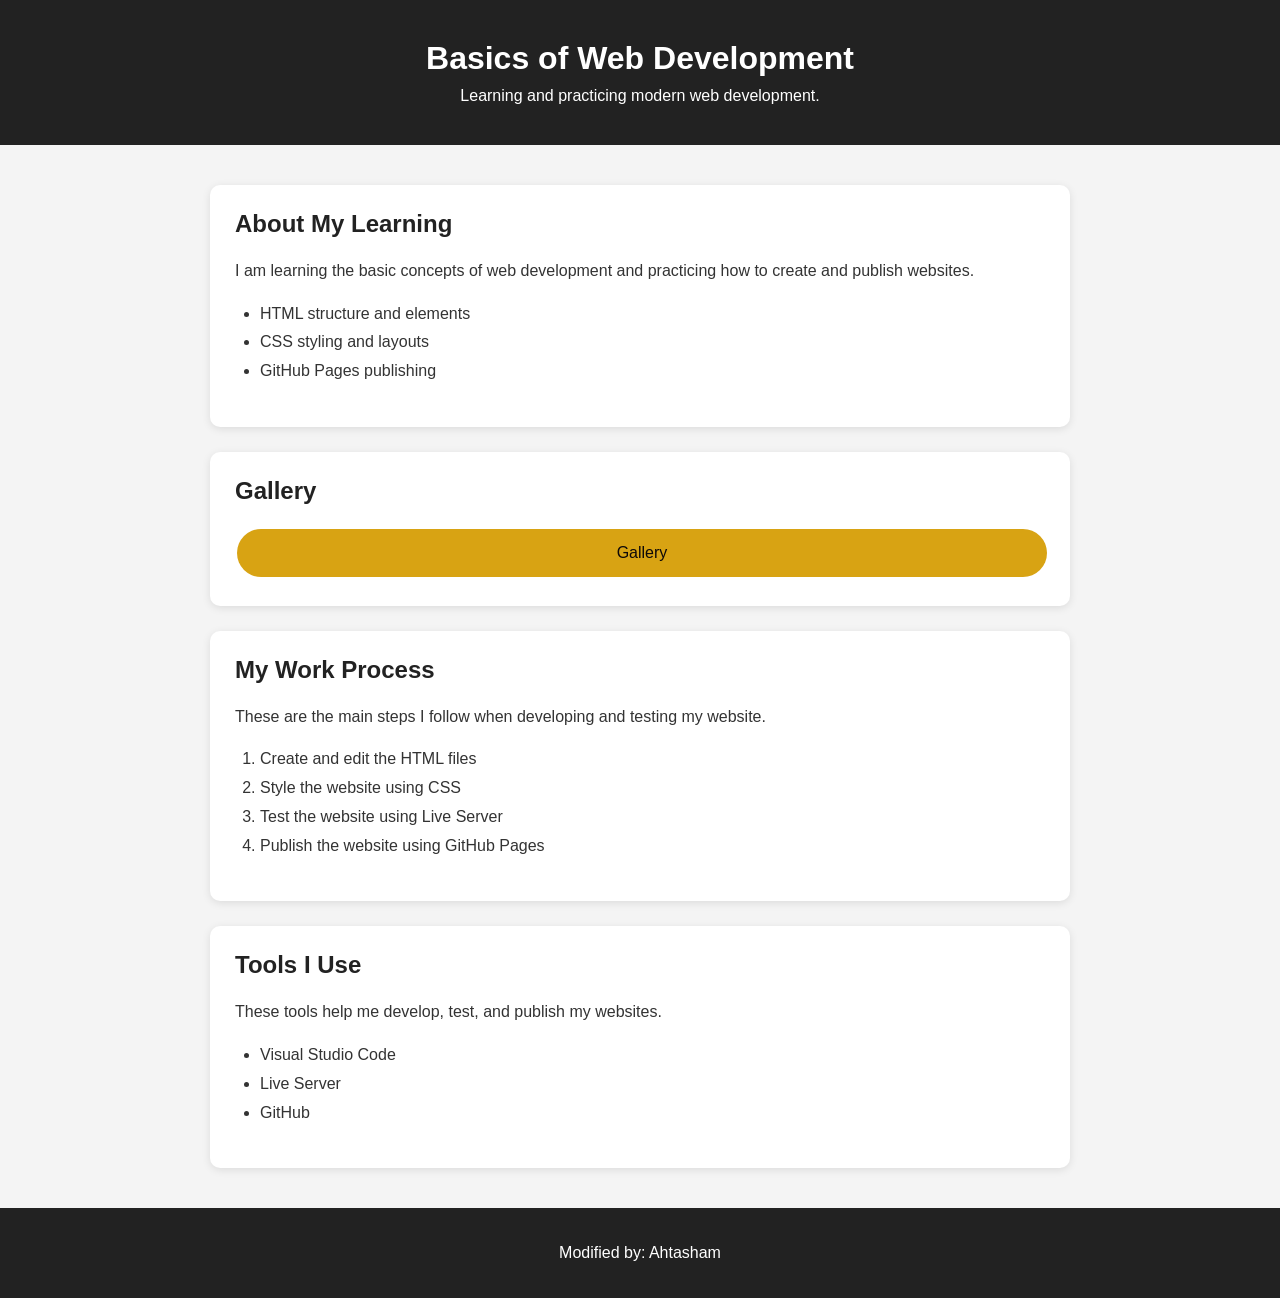
==== index.html @ 0da33a91 "Add files via upload" ====
<!DOCTYPE html>
<html lang="en">
<head>
    <meta charset="UTF-8">
    <meta name="viewport" content="width=device-width, initial-scale=1.0">

    <title>Ahtasham - Web Development</title>

    <link rel="stylesheet" href="style.css">
    <link rel="icon" href="fav.ico">
</head>

<body>

    <header>
        <h1>Basics of Web Development</h1>
        <p>Learning and practicing modern web development.</p>
    </header>

    <main>

        <div class="card">
            <h2>About My Learning</h2>

            <p>
                I am learning the basic concepts of web development
                and practicing how to create and publish websites.
            </p>

            <ul>
                <li>HTML structure and elements</li>
                <li>CSS styling and layouts</li>
                <li>GitHub Pages publishing</li>
            </ul>
        </div> 
         <div class="card">
            <h2>Gallery</h2>

          <a id="gallery1" href="gallery.html">Gallery</a>
        </div>

        <div class="card">
            <h2>My Work Process</h2>

            <p>
                These are the main steps I follow when developing
                and testing my website.
            </p>

            <ol>
                <li>Create and edit the HTML files</li>
                <li>Style the website using CSS</li>
                <li>Test the website using Live Server</li>
                <li>Publish the website using GitHub Pages</li>
            </ol>
        </div>

        <div class="card">
            <h2>Tools I Use</h2>

            <p>
                These tools help me develop, test, and publish my websites.
            </p>

            <ul>
                <li>Visual Studio Code</li>
                <li>Live Server</li>
                <li>GitHub</li>
            </ul>
        </div>

    </main>

    <footer>
        <p>Modified by: Ahtasham </p>
    </footer>

</body>
</html>
---- style.css ----
* {
    box-sizing: border-box;
}

body {
    margin: 0;
    font-family: Arial, sans-serif;
    background-color: #f4f4f4;
    color: #333;
}

header {
    text-align: center;
    background-color: #222;
    color: white;
    padding: 40px 20px;
}

header h1 {
    margin: 0 0 10px;
}

header p {
    margin: 0;
}

main {
    max-width: 900px;
    margin: 40px auto;
    padding: 0 20px;
}

.card {
    background-color: white;
    padding: 25px;
    margin-bottom: 25px;
    border-radius: 10px;
    box-shadow: 0 2px 8px rgba(0, 0, 0, 0.1);
}

.card h2 {
    margin-top: 0;
    color: #222;
}

.card p {
    line-height: 1.6;
}

.card ul,
.card ol {
    line-height: 1.8;
    padding-left: 25px;
}

footer {
    text-align: center;
    background-color: #222;
    color: white;
    padding: 20px;
    margin-top: 40px;
}

.photo-gallery {
  max-width: 1200px;
  margin: 50px auto;
  padding: 0 25px;
  display: grid;
  grid-template-columns: repeat(3, 1fr);
  gap: 22px;
}

.photo-gallery img {
  width: 100%;
  height: 250px;
  object-fit: cover;
  border-radius: 12px;
  display: block;
  transition: transform 0.3s ease;
}

.photo-gallery img:hover {
  transform: scale(1.03);
}

@media (max-width: 768px) {
  .photo-gallery {
    grid-template-columns: repeat(2, 1fr);
  }
}

@media (max-width: 480px) {
  .photo-gallery {
    grid-template-columns: 1fr;
  }
}
#gallery1{
     background-color: #d8a313;
  border: none;
  color: rgb(14, 9, 9);
  padding: 15px 32px;
  text-align: center;
  text-decoration: none;
  display: inline-block;
  font-size: 16px;
  margin: 4px 2px;
  cursor: pointer;
  width: 100%;
  border-radius: 25px;
}

.photo-gallery {
    width: 90%;
    max-width: 1000px;
    margin: 30px auto;
    display: grid;
    grid-template-columns: repeat(3, minmax(0, 1fr));
    gap: 24px;
    align-items: start;
}

.photo-card {
    min-width: 0;
    overflow: hidden;
    padding: 16px;
    background: #ffffff;
    border-radius: 10px;
    box-shadow: 0 3px 12px rgba(0, 0, 0, 0.10);
}

.photo-card img {
    display: block;
    width: 100%;
    height: auto;
    border-radius: 6px;
}

.photo-card h2 {
    margin: 16px 0 10px;
}

.photo-card p {
    line-height: 1.6;
}

.background-photo {
    min-height: 320px;
    display: flex;
    align-items: center;
    background-image:
        linear-gradient(
            rgba(255, 255, 255, 0.35),
            rgba(255, 255, 255, 0.35)
        ),
        url("image/IMG_20260604_200704.jpg");
    background-size: cover;
    background-position: center;
    background-repeat: no-repeat;
}

.background-photo .photo-content {
    padding: 16px;
    background: rgba(255, 255, 255, 0.85);
    border-radius: 8px;
}

.background-photo h2 {
    margin-top: 0;
}

.grayscale-image {
    filter: grayscale(100%);
}

.photo-card a {
    display: block;
}

@media (max-width: 700px) {
    .photo-gallery {
        grid-template-columns: 1fr;
        width: 92%;
    }

    .background-photo {
        min-height: 250px;
    }
}
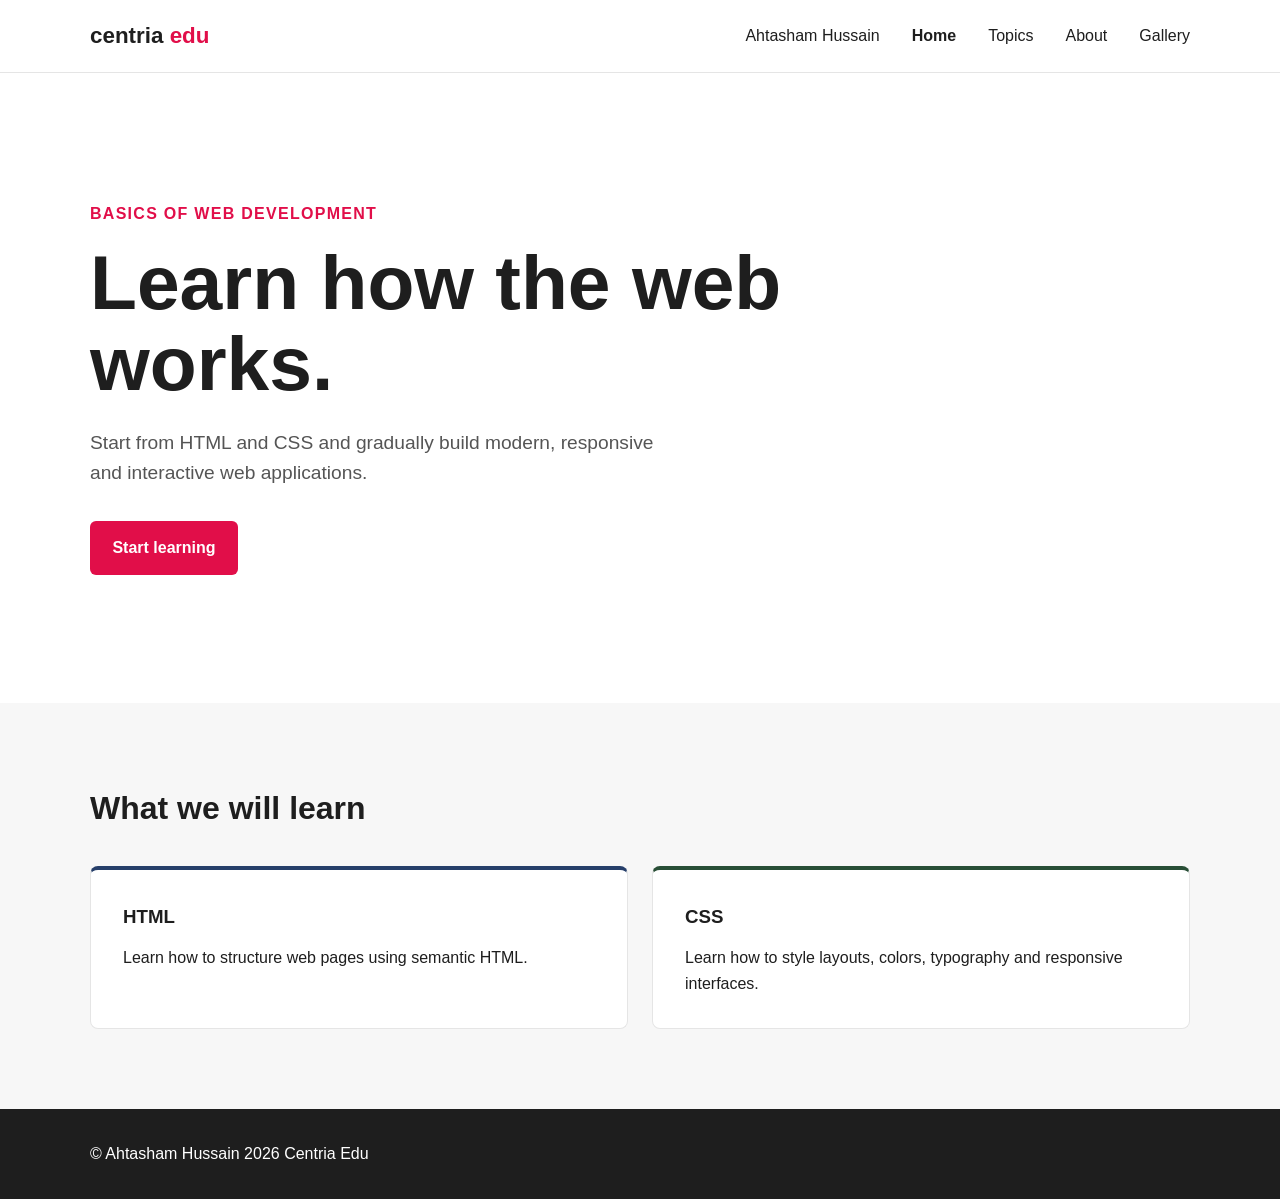
==== commit a22538ff: "Add files via upload" ====
--- a/index.html
+++ b/index.html
@@ -1,78 +1,107 @@
+<!--
+    Centria Edu - Basics of Web Development
+
+    Original author: Ville Heikkiniemi
+    Modified by: Student Name
+    Last modified: 2026-08-11
+
+    Based on the original course template.
+
+    https://vheikkiniemi.github.io/thiscanbedeleted/s4/
+-->
+
 <!DOCTYPE html>
 <html lang="en">
 <head>
     <meta charset="UTF-8">
     <meta name="viewport" content="width=device-width, initial-scale=1.0">
+    <meta name="author" content="Ville Heikkiniemi">
+    <link rel="icon" href="favicon.ico">
+    <link rel="stylesheet" href="style.css">
 
-    <title>Ahtasham - Web Development</title>
-
-    <link rel="stylesheet" href="style.css">
-    <link rel="icon" href="fav.ico">
+    <title>Centria Edu | Basics of Web Development</title>
 </head>
 
 <body>
 
     <header>
-        <h1>Basics of Web Development</h1>
-        <p>Learning and practicing modern web development.</p>
+        <div class="container">
+            <nav>
+                <div class="logo">
+                    centria <span>edu</span>
+                </div>
+
+                <ul>
+                    <li><a href="#topics">Ahtasham Hussain</a></li>
+                    <li><a href="index.html"><strong>Home</strong></a></li>
+                    <li><a href="#topics">Topics</a></li>
+
+                    
+
+                    <li><a href="#">About</a></li>
+                    <li><a href="gallery.html">Gallery</a></li>
+                </ul>
+            </nav>
+        </div>
     </header>
 
     <main>
 
-        <div class="card">
-            <h2>About My Learning</h2>
+        <section class="hero">
+            <div class="container">
+                <div class="hero-content">
 
-            <p>
-                I am learning the basic concepts of web development
-                and practicing how to create and publish websites.
-            </p>
+                    <span class="label">Basics of Web Development</span>
 
-            <ul>
-                <li>HTML structure and elements</li>
-                <li>CSS styling and layouts</li>
-                <li>GitHub Pages publishing</li>
-            </ul>
-        </div> 
-         <div class="card">
-            <h2>Gallery</h2>
+                    <h1>
+                        Learn how the web works.
+                    </h1>
 
-          <a id="gallery1" href="gallery.html">Gallery</a>
-        </div>
+                    <p>
+                        Start from HTML and CSS and gradually build modern,
+                        responsive and interactive web applications.
+                    </p>
 
-        <div class="card">
-            <h2>My Work Process</h2>
+                    <a href="#topics" class="button">
+                        Start learning
+                    </a>
 
-            <p>
-                These are the main steps I follow when developing
-                and testing my website.
-            </p>
+                </div>
+            </div>
+        </section>
 
-            <ol>
-                <li>Create and edit the HTML files</li>
-                <li>Style the website using CSS</li>
-                <li>Test the website using Live Server</li>
-                <li>Publish the website using GitHub Pages</li>
-            </ol>
-        </div>
+        <section class="topics" id="topics">
+            <div class="container">
 
-        <div class="card">
-            <h2>Tools I Use</h2>
+                <h2>What we will learn</h2>
 
-            <p>
-                These tools help me develop, test, and publish my websites.
-            </p>
+                <div class="cards">
 
-            <ul>
-                <li>Visual Studio Code</li>
-                <li>Live Server</li>
-                <li>GitHub</li>
-            </ul>
-        </div>
+                    <article class="card">
+                        <h3>HTML</h3>
+                        <p>
+                            Learn how to structure web pages using semantic HTML.
+                        </p>
+                    </article>
+
+                    <article class="card">
+                        <h3>CSS</h3>
+                        <p>
+                            Learn how to style layouts, colors, typography and
+                            responsive interfaces.
+                        </p>
+                    </article>
+
+                </div>
+            </div>
+        </section>
 
     </main>
 
     <footer>
-        <p>Modified by: Ahtasham </p>
+        <div class="container">
+          <p>&copy; Ahtasham Hussain 2026 Centria Edu</p>
+        </div>
     </footer>
 
 </body>
--- a/style.css
+++ b/style.css
@@ -1,188 +1,190 @@
+:root {
+    --primary: #e10e49;
+    --light: #ffffff;
+    --dark: #1e1e1e;
+    --blue: #263f6a;
+    --green: #284e36;
+    --orange: #e37222;
+    --rose: #c24d52;
+}
+
 * {
     box-sizing: border-box;
+    margin: 0;
+    padding: 0;
 }
 
 body {
-    margin: 0;
-    font-family: Arial, sans-serif;
-    background-color: #f4f4f4;
-    color: #333;
+    font-family: Arial, Helvetica, sans-serif;
+    background-color: var(--light);
+    color: var(--dark);
+    line-height: 1.6;
 }
 
 header {
-    text-align: center;
-    background-color: #222;
-    color: white;
-    padding: 40px 20px;
+    border-bottom: 1px solid #e5e5e5;
 }
 
-header h1 {
-    margin: 0 0 10px;
+.container {
+    width: min(1100px, 90%);
+    margin: 0 auto;
 }
 
-header p {
-    margin: 0;
+nav {
+    min-height: 72px;
+    display: flex;
+    justify-content: space-between;
+    align-items: center;
 }
 
-main {
-    max-width: 900px;
-    margin: 40px auto;
-    padding: 0 20px;
+.logo {
+    font-size: 1.4rem;
+    font-weight: bold;
+    color: var(--dark);
+}
+
+.logo span {
+    color: var(--primary);
+}
+
+nav ul {
+    display: flex;
+    gap: 2rem;
+    list-style: none;
+}
+
+nav a {
+    color: var(--dark);
+    text-decoration: none;
+}
+
+nav a:hover {
+    color: var(--primary);
+}
+
+.hero {
+    min-height: 70vh;
+    display: flex;
+    align-items: center;
+}
+
+.hero-content {
+    max-width: 700px;
+}
+
+.label {
+    display: inline-block;
+    margin-bottom: 1rem;
+    color: var(--primary);
+    font-weight: bold;
+    text-transform: uppercase;
+    letter-spacing: 0.08rem;
+}
+
+h1 {
+    margin-bottom: 1.5rem;
+    font-size: clamp(2.5rem, 6vw, 5rem);
+    line-height: 1.05;
+}
+
+.hero p {
+    max-width: 600px;
+    margin-bottom: 2rem;
+    font-size: 1.2rem;
+    color: #555;
+}
+
+.button {
+    display: inline-block;
+    padding: 0.9rem 1.4rem;
+    background-color: var(--primary);
+    color: var(--light);
+    text-decoration: none;
+    border-radius: 6px;
+    font-weight: bold;
+}
+
+.button:hover {
+    background-color: var(--rose);
+}
+
+.topics {
+    padding: 5rem 0;
+    background-color: #f7f7f7;
+}
+
+.topics h2 {
+    margin-bottom: 2rem;
+    font-size: 2rem;
+}
+
+.cards {
+    display: grid;
+    grid-template-columns: repeat(2, 1fr);
+    gap: 1.5rem;
 }
 
 .card {
-    background-color: white;
-    padding: 25px;
-    margin-bottom: 25px;
-    border-radius: 10px;
-    box-shadow: 0 2px 8px rgba(0, 0, 0, 0.1);
+    padding: 2rem;
+    background-color: var(--light);
+    border: 1px solid #e5e5e5;
+    border-radius: 8px;
 }
 
-.card h2 {
-    margin-top: 0;
-    color: #222;
+.card img {
+    display: block;
+    width: 100%;
+    height: auto;
+    margin-top: 1rem;
+    border-radius: 4px;
 }
 
-.card p {
-    line-height: 1.6;
+.card--background {
+    min-height: 15rem;
+    background-image:
+        linear-gradient(rgba(255, 255, 255, 0.72), rgba(255, 255, 255, 0.72)),
+        url("images/1.jpeg");
+    background-position: center;
+    background-size: cover;
+    background-repeat: no-repeat;
 }
 
-.card ul,
-.card ol {
-    line-height: 1.8;
-    padding-left: 25px;
+.card--grayscale img {
+    filter: grayscale(100%);
+}
+
+.card h3 {
+    margin-bottom: 0.8rem;
+}
+
+.card:nth-child(1) {
+    border-top: 4px solid var(--blue);
+}
+
+.card:nth-child(2) {
+    border-top: 4px solid var(--green);
+}
+
+.card:nth-child(3) {
+    border-top: 4px solid var(--orange);
 }
 
 footer {
-    text-align: center;
-    background-color: #222;
-    color: white;
-    padding: 20px;
-    margin-top: 40px;
-}
-
-.photo-gallery {
-  max-width: 1200px;
-  margin: 50px auto;
-  padding: 0 25px;
-  display: grid;
-  grid-template-columns: repeat(3, 1fr);
-  gap: 22px;
-}
-
-.photo-gallery img {
-  width: 100%;
-  height: 250px;
-  object-fit: cover;
-  border-radius: 12px;
-  display: block;
-  transition: transform 0.3s ease;
-}
-
-.photo-gallery img:hover {
-  transform: scale(1.03);
-}
-
-@media (max-width: 768px) {
-  .photo-gallery {
-    grid-template-columns: repeat(2, 1fr);
-  }
-}
-
-@media (max-width: 480px) {
-  .photo-gallery {
-    grid-template-columns: 1fr;
-  }
-}
-#gallery1{
-     background-color: #d8a313;
-  border: none;
-  color: rgb(14, 9, 9);
-  padding: 15px 32px;
-  text-align: center;
-  text-decoration: none;
-  display: inline-block;
-  font-size: 16px;
-  margin: 4px 2px;
-  cursor: pointer;
-  width: 100%;
-  border-radius: 25px;
-}
-
-.photo-gallery {
-    width: 90%;
-    max-width: 1000px;
-    margin: 30px auto;
-    display: grid;
-    grid-template-columns: repeat(3, minmax(0, 1fr));
-    gap: 24px;
-    align-items: start;
-}
-
-.photo-card {
-    min-width: 0;
-    overflow: hidden;
-    padding: 16px;
-    background: #ffffff;
-    border-radius: 10px;
-    box-shadow: 0 3px 12px rgba(0, 0, 0, 0.10);
-}
-
-.photo-card img {
-    display: block;
-    width: 100%;
-    height: auto;
-    border-radius: 6px;
-}
-
-.photo-card h2 {
-    margin: 16px 0 10px;
-}
-
-.photo-card p {
-    line-height: 1.6;
-}
-
-.background-photo {
-    min-height: 320px;
-    display: flex;
-    align-items: center;
-    background-image:
-        linear-gradient(
-            rgba(255, 255, 255, 0.35),
-            rgba(255, 255, 255, 0.35)
-        ),
-        url("image/IMG_20260604_200704.jpg");
-    background-size: cover;
-    background-position: center;
-    background-repeat: no-repeat;
-}
-
-.background-photo .photo-content {
-    padding: 16px;
-    background: rgba(255, 255, 255, 0.85);
-    border-radius: 8px;
-}
-
-.background-photo h2 {
-    margin-top: 0;
-}
-
-.grayscale-image {
-    filter: grayscale(100%);
-}
-
-.photo-card a {
-    display: block;
+    padding: 2rem 0;
+    background-color: var(--dark);
+    color: var(--light);
 }
 
 @media (max-width: 700px) {
-    .photo-gallery {
-        grid-template-columns: 1fr;
-        width: 92%;
+    nav ul {
+        display: none;
     }
 
-    .background-photo {
-        min-height: 250px;
+    .cards {
+        grid-template-columns: 1fr;
     }
-}
+
+    .hero {
+        min-height: 60vh;
+    }
+}
